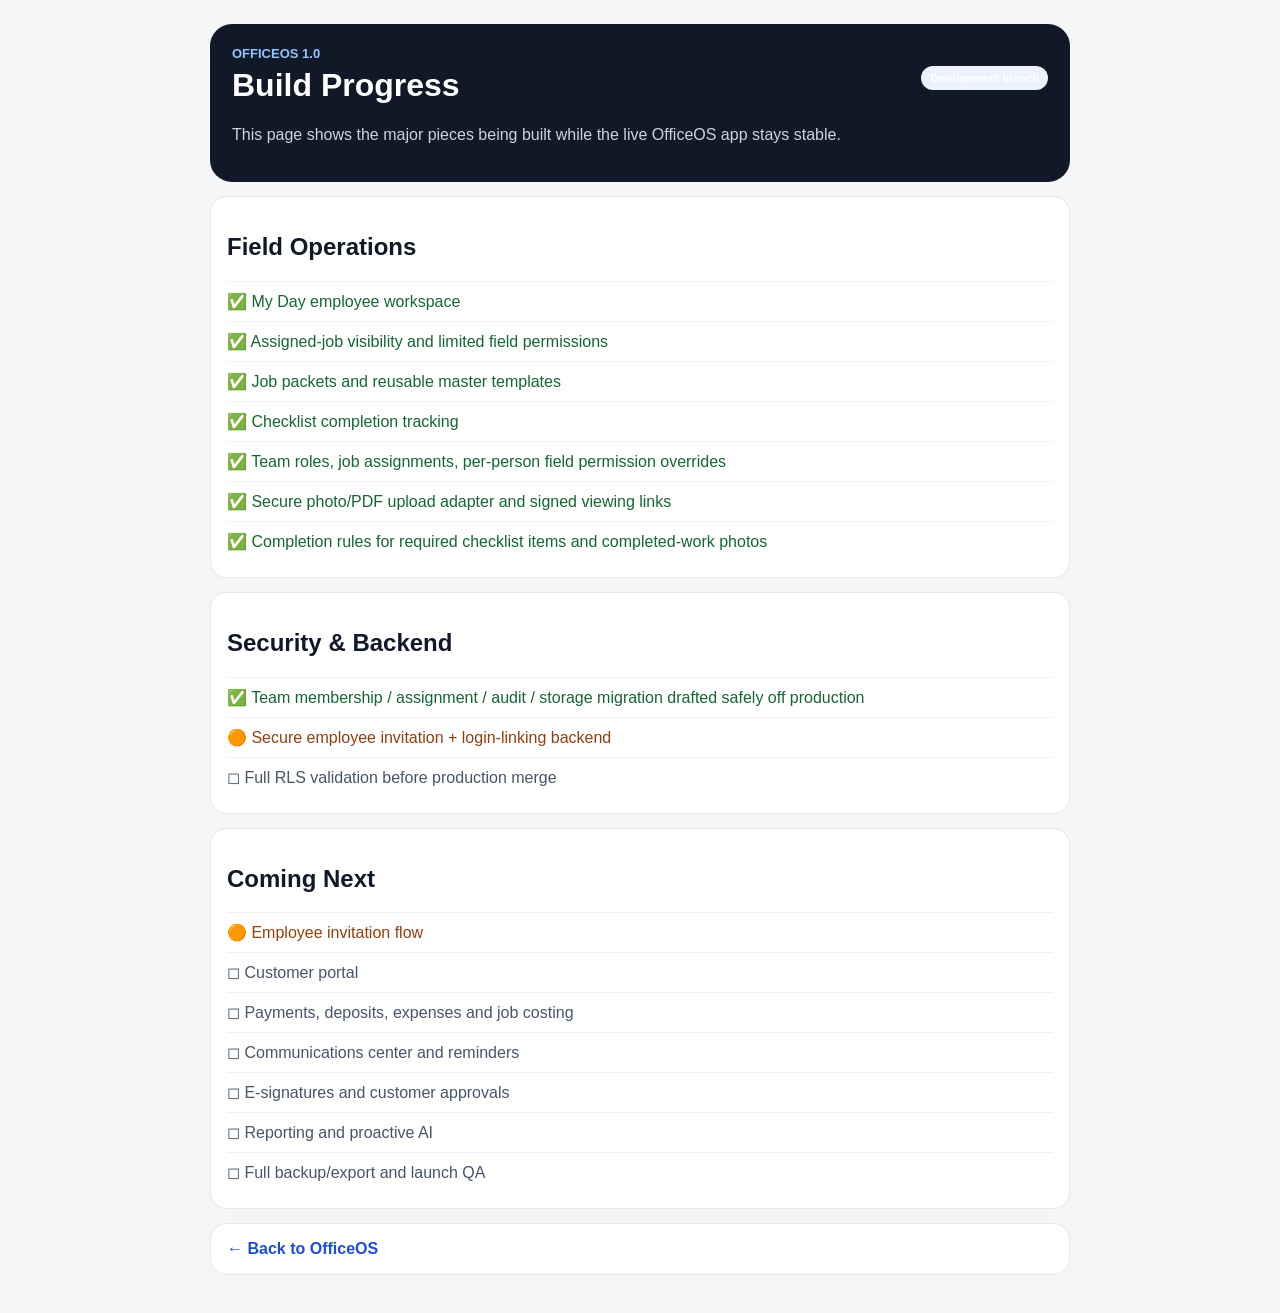
==== build-progress.html @ 8ac332ae "Add live OfficeOS 1.0 build progress page" ====
<!doctype html><html lang="en"><head><meta charset="utf-8"><meta name="viewport" content="width=device-width,initial-scale=1"><meta name="theme-color" content="#111827"><title>OfficeOS 1.0 Build Progress</title><style>body{font-family:-apple-system,BlinkMacSystemFont,"Segoe UI",sans-serif;background:#f4f6f8;color:#111827;margin:0;padding:24px}.wrap{max-width:860px;margin:0 auto}.hero{background:#111827;color:#fff;border-radius:22px;padding:22px}.hero p{color:#cbd5e1}.card{background:#fff;border:1px solid #e5e7eb;border-radius:16px;padding:16px;margin:14px 0}.done{color:#166534}.building{color:#92400e}.planned{color:#475569}.row{display:flex;justify-content:space-between;gap:12px;align-items:center}.pill{font-size:11px;font-weight:800;border-radius:999px;padding:6px 9px;background:#eef2ff}.item{border-top:1px solid #eef2f7;padding:10px 0}.item:first-child{border-top:0}a{color:#1d4ed8;text-decoration:none;font-weight:700}</style></head><body><div class="wrap"><div class="hero"><div class="row"><div><div style="font-size:13px;color:#93c5fd;font-weight:800">OFFICEOS 1.0</div><h1 style="margin:6px 0">Build Progress</h1></div><span class="pill">Development branch</span></div><p>This page shows the major pieces being built while the live OfficeOS app stays stable.</p></div><div class="card"><h2>Field Operations</h2><div class="item done">✅ My Day employee workspace</div><div class="item done">✅ Assigned-job visibility and limited field permissions</div><div class="item done">✅ Job packets and reusable master templates</div><div class="item done">✅ Checklist completion tracking</div><div class="item done">✅ Team roles, job assignments, per-person field permission overrides</div><div class="item done">✅ Secure photo/PDF upload adapter and signed viewing links</div><div class="item done">✅ Completion rules for required checklist items and completed-work photos</div></div><div class="card"><h2>Security & Backend</h2><div class="item done">✅ Team membership / assignment / audit / storage migration drafted safely off production</div><div class="item building">🟠 Secure employee invitation + login-linking backend</div><div class="item planned">◻ Full RLS validation before production merge</div></div><div class="card"><h2>Coming Next</h2><div class="item building">🟠 Employee invitation flow</div><div class="item planned">◻ Customer portal</div><div class="item planned">◻ Payments, deposits, expenses and job costing</div><div class="item planned">◻ Communications center and reminders</div><div class="item planned">◻ E-signatures and customer approvals</div><div class="item planned">◻ Reporting and proactive AI</div><div class="item planned">◻ Full backup/export and launch QA</div></div><div class="card"><a href="/">← Back to OfficeOS</a></div></div></body></html>
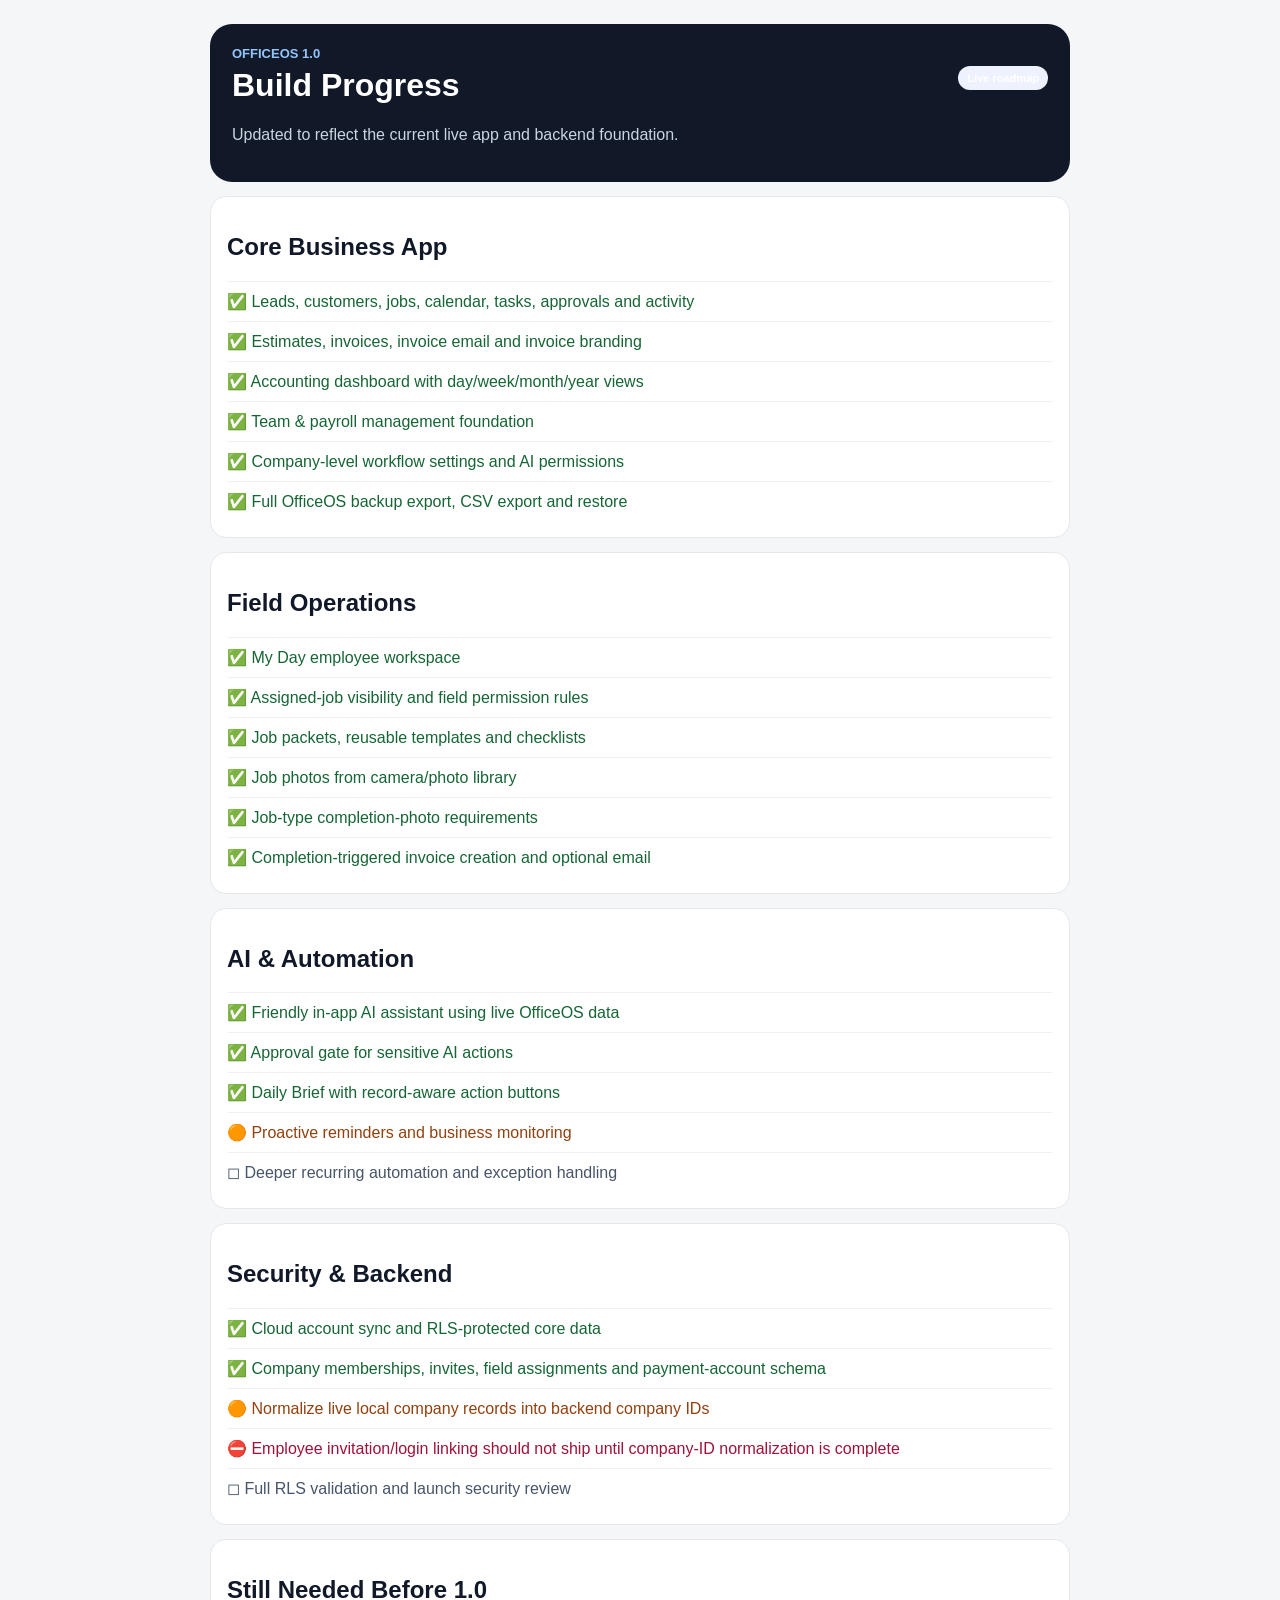
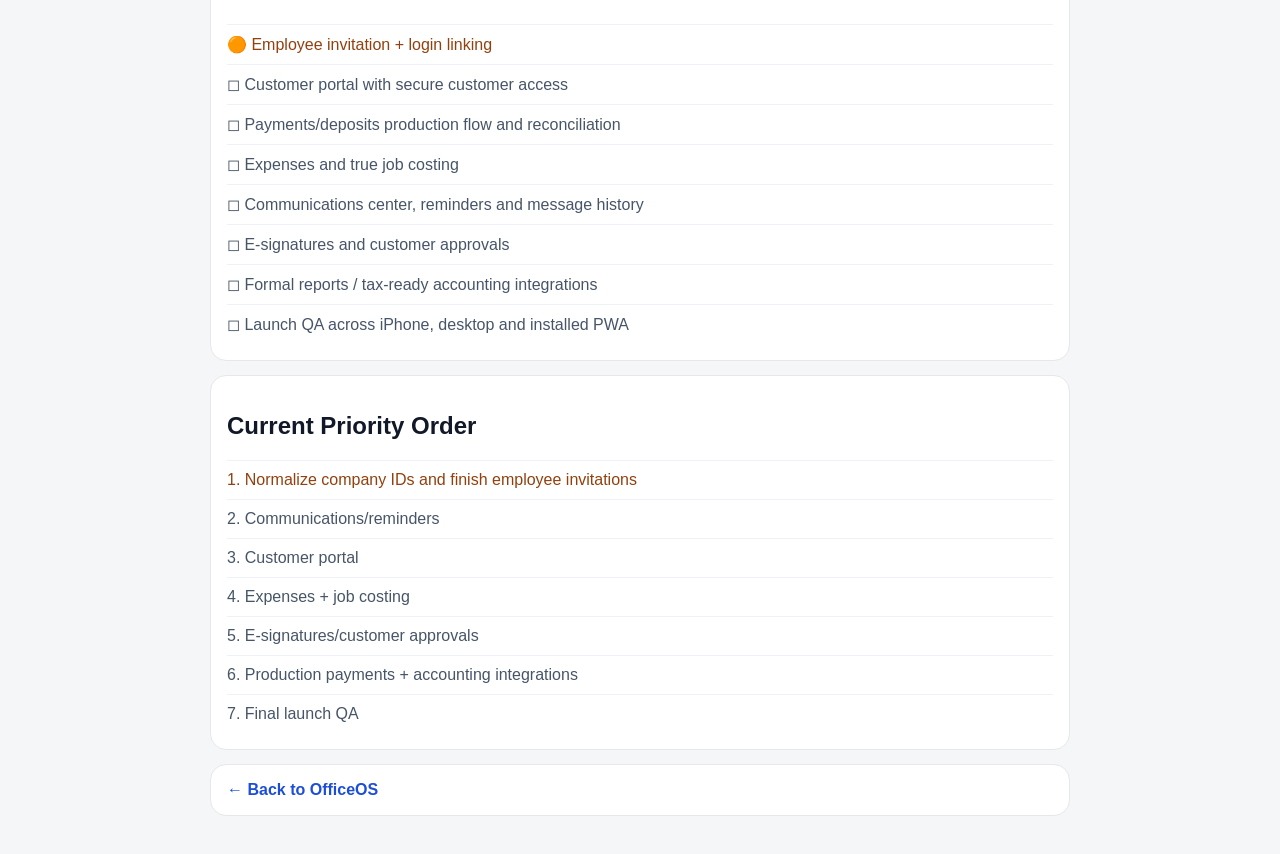
==== commit cb8ab22a: "Refresh OfficeOS 1.0 build progress roadmap" ====
--- a/build-progress.html
+++ b/build-progress.html
@@ -1 +1 @@
-<!doctype html><html lang="en"><head><meta charset="utf-8"><meta name="viewport" content="width=device-width,initial-scale=1"><meta name="theme-color" content="#111827"><title>OfficeOS 1.0 Build Progress</title><style>body{font-family:-apple-system,BlinkMacSystemFont,"Segoe UI",sans-serif;background:#f4f6f8;color:#111827;margin:0;padding:24px}.wrap{max-width:860px;margin:0 auto}.hero{background:#111827;color:#fff;border-radius:22px;padding:22px}.hero p{color:#cbd5e1}.card{background:#fff;border:1px solid #e5e7eb;border-radius:16px;padding:16px;margin:14px 0}.done{color:#166534}.building{color:#92400e}.planned{color:#475569}.row{display:flex;justify-content:space-between;gap:12px;align-items:center}.pill{font-size:11px;font-weight:800;border-radius:999px;padding:6px 9px;background:#eef2ff}.item{border-top:1px solid #eef2f7;padding:10px 0}.item:first-child{border-top:0}a{color:#1d4ed8;text-decoration:none;font-weight:700}</style></head><body><div class="wrap"><div class="hero"><div class="row"><div><div style="font-size:13px;color:#93c5fd;font-weight:800">OFFICEOS 1.0</div><h1 style="margin:6px 0">Build Progress</h1></div><span class="pill">Development branch</span></div><p>This page shows the major pieces being built while the live OfficeOS app stays stable.</p></div><div class="card"><h2>Field Operations</h2><div class="item done">✅ My Day employee workspace</div><div class="item done">✅ Assigned-job visibility and limited field permissions</div><div class="item done">✅ Job packets and reusable master templates</div><div class="item done">✅ Checklist completion tracking</div><div class="item done">✅ Team roles, job assignments, per-person field permission overrides</div><div class="item done">✅ Secure photo/PDF upload adapter and signed viewing links</div><div class="item done">✅ Completion rules for required checklist items and completed-work photos</div></div><div class="card"><h2>Security & Backend</h2><div class="item done">✅ Team membership / assignment / audit / storage migration drafted safely off production</div><div class="item building">🟠 Secure employee invitation + login-linking backend</div><div class="item planned">◻ Full RLS validation before production merge</div></div><div class="card"><h2>Coming Next</h2><div class="item building">🟠 Employee invitation flow</div><div class="item planned">◻ Customer portal</div><div class="item planned">◻ Payments, deposits, expenses and job costing</div><div class="item planned">◻ Communications center and reminders</div><div class="item planned">◻ E-signatures and customer approvals</div><div class="item planned">◻ Reporting and proactive AI</div><div class="item planned">◻ Full backup/export and launch QA</div></div><div class="card"><a href="/">← Back to OfficeOS</a></div></div></body></html>+<!doctype html><html lang="en"><head><meta charset="utf-8"><meta name="viewport" content="width=device-width,initial-scale=1"><meta name="theme-color" content="#111827"><title>OfficeOS 1.0 Build Progress</title><style>body{font-family:-apple-system,BlinkMacSystemFont,"Segoe UI",sans-serif;background:#f4f6f8;color:#111827;margin:0;padding:24px}.wrap{max-width:860px;margin:0 auto}.hero{background:#111827;color:#fff;border-radius:22px;padding:22px}.hero p{color:#cbd5e1}.card{background:#fff;border:1px solid #e5e7eb;border-radius:16px;padding:16px;margin:14px 0}.done{color:#166534}.building{color:#92400e}.planned{color:#475569}.blocked{color:#9f1239}.row{display:flex;justify-content:space-between;gap:12px;align-items:center}.pill{font-size:11px;font-weight:800;border-radius:999px;padding:6px 9px;background:#eef2ff}.item{border-top:1px solid #eef2f7;padding:10px 0}.item:first-child{border-top:0}a{color:#1d4ed8;text-decoration:none;font-weight:700}</style></head><body><div class="wrap"><div class="hero"><div class="row"><div><div style="font-size:13px;color:#93c5fd;font-weight:800">OFFICEOS 1.0</div><h1 style="margin:6px 0">Build Progress</h1></div><span class="pill">Live roadmap</span></div><p>Updated to reflect the current live app and backend foundation.</p></div><div class="card"><h2>Core Business App</h2><div class="item done">✅ Leads, customers, jobs, calendar, tasks, approvals and activity</div><div class="item done">✅ Estimates, invoices, invoice email and invoice branding</div><div class="item done">✅ Accounting dashboard with day/week/month/year views</div><div class="item done">✅ Team & payroll management foundation</div><div class="item done">✅ Company-level workflow settings and AI permissions</div><div class="item done">✅ Full OfficeOS backup export, CSV export and restore</div></div><div class="card"><h2>Field Operations</h2><div class="item done">✅ My Day employee workspace</div><div class="item done">✅ Assigned-job visibility and field permission rules</div><div class="item done">✅ Job packets, reusable templates and checklists</div><div class="item done">✅ Job photos from camera/photo library</div><div class="item done">✅ Job-type completion-photo requirements</div><div class="item done">✅ Completion-triggered invoice creation and optional email</div></div><div class="card"><h2>AI & Automation</h2><div class="item done">✅ Friendly in-app AI assistant using live OfficeOS data</div><div class="item done">✅ Approval gate for sensitive AI actions</div><div class="item done">✅ Daily Brief with record-aware action buttons</div><div class="item building">🟠 Proactive reminders and business monitoring</div><div class="item planned">◻ Deeper recurring automation and exception handling</div></div><div class="card"><h2>Security & Backend</h2><div class="item done">✅ Cloud account sync and RLS-protected core data</div><div class="item done">✅ Company memberships, invites, field assignments and payment-account schema</div><div class="item building">🟠 Normalize live local company records into backend company IDs</div><div class="item blocked">⛔ Employee invitation/login linking should not ship until company-ID normalization is complete</div><div class="item planned">◻ Full RLS validation and launch security review</div></div><div class="card"><h2>Still Needed Before 1.0</h2><div class="item building">🟠 Employee invitation + login linking</div><div class="item planned">◻ Customer portal with secure customer access</div><div class="item planned">◻ Payments/deposits production flow and reconciliation</div><div class="item planned">◻ Expenses and true job costing</div><div class="item planned">◻ Communications center, reminders and message history</div><div class="item planned">◻ E-signatures and customer approvals</div><div class="item planned">◻ Formal reports / tax-ready accounting integrations</div><div class="item planned">◻ Launch QA across iPhone, desktop and installed PWA</div></div><div class="card"><h2>Current Priority Order</h2><div class="item building">1. Normalize company IDs and finish employee invitations</div><div class="item planned">2. Communications/reminders</div><div class="item planned">3. Customer portal</div><div class="item planned">4. Expenses + job costing</div><div class="item planned">5. E-signatures/customer approvals</div><div class="item planned">6. Production payments + accounting integrations</div><div class="item planned">7. Final launch QA</div></div><div class="card"><a href="/">← Back to OfficeOS</a></div></div></body></html>
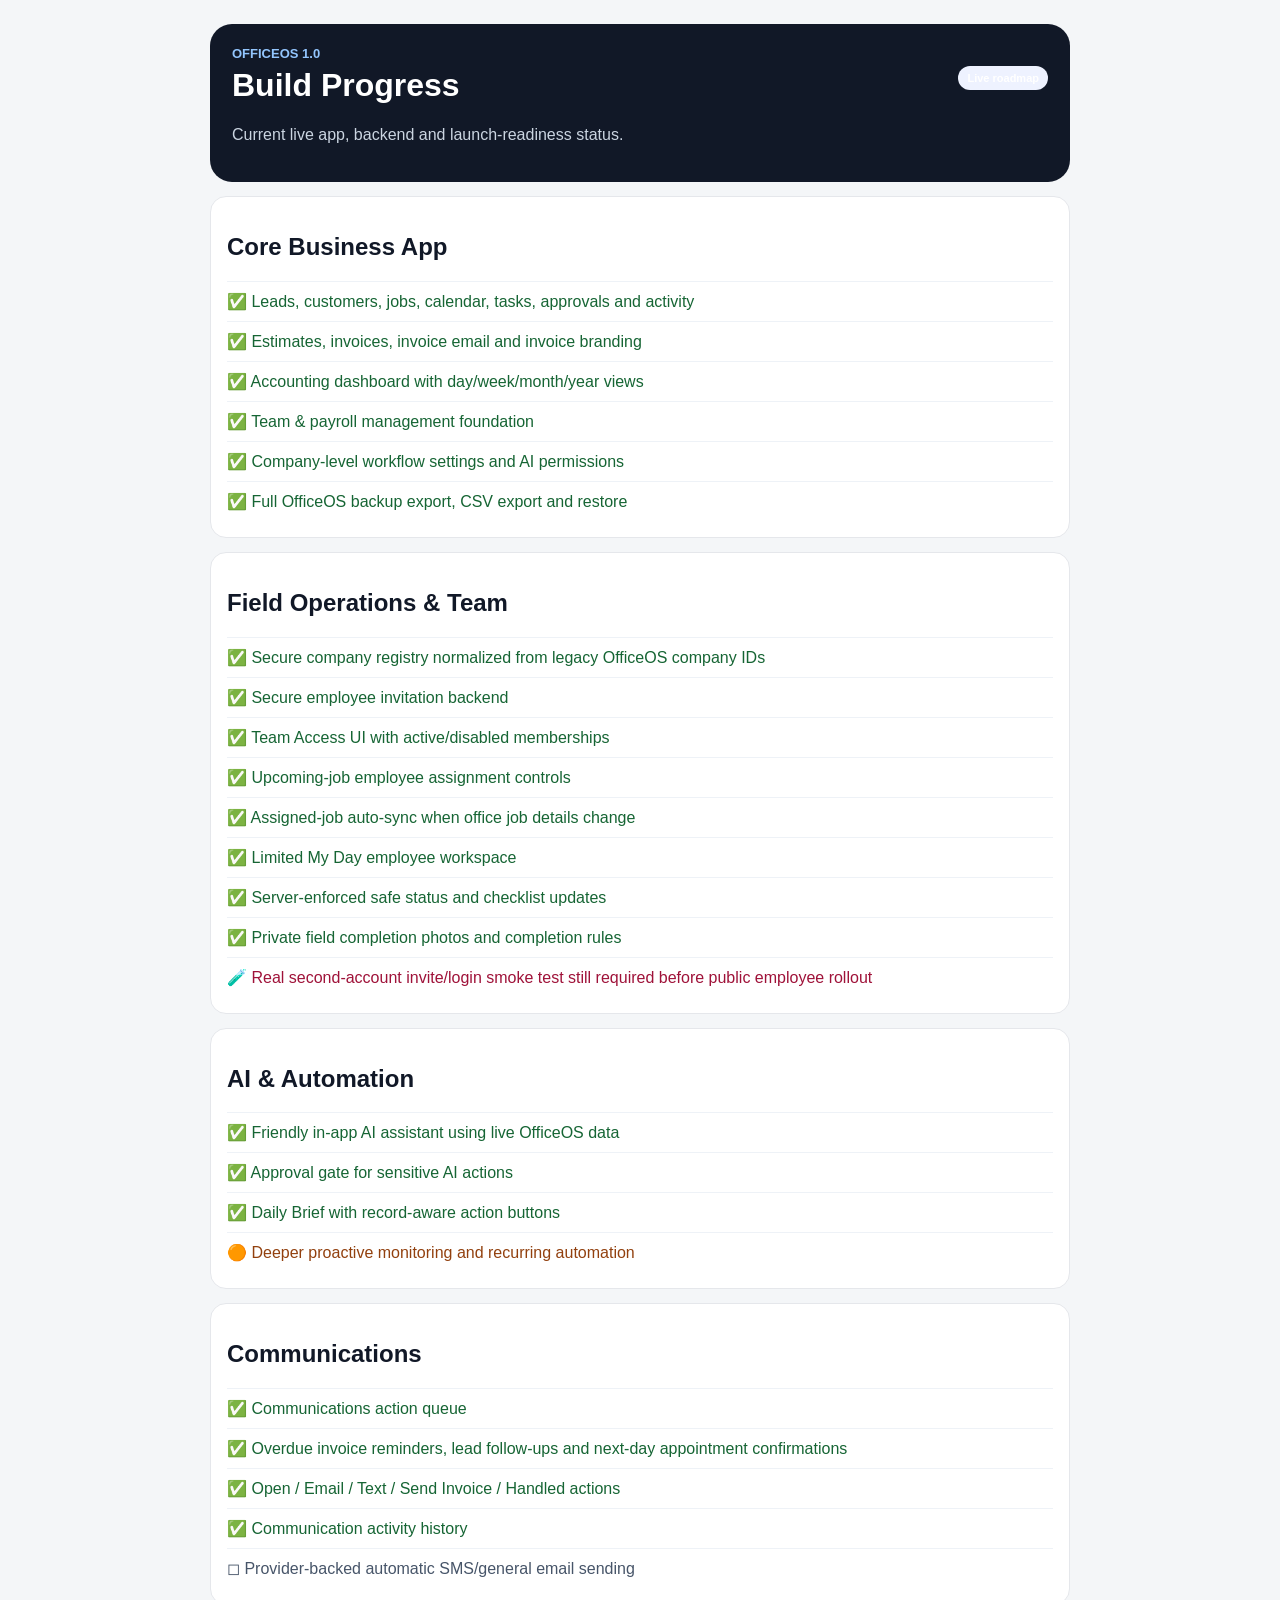
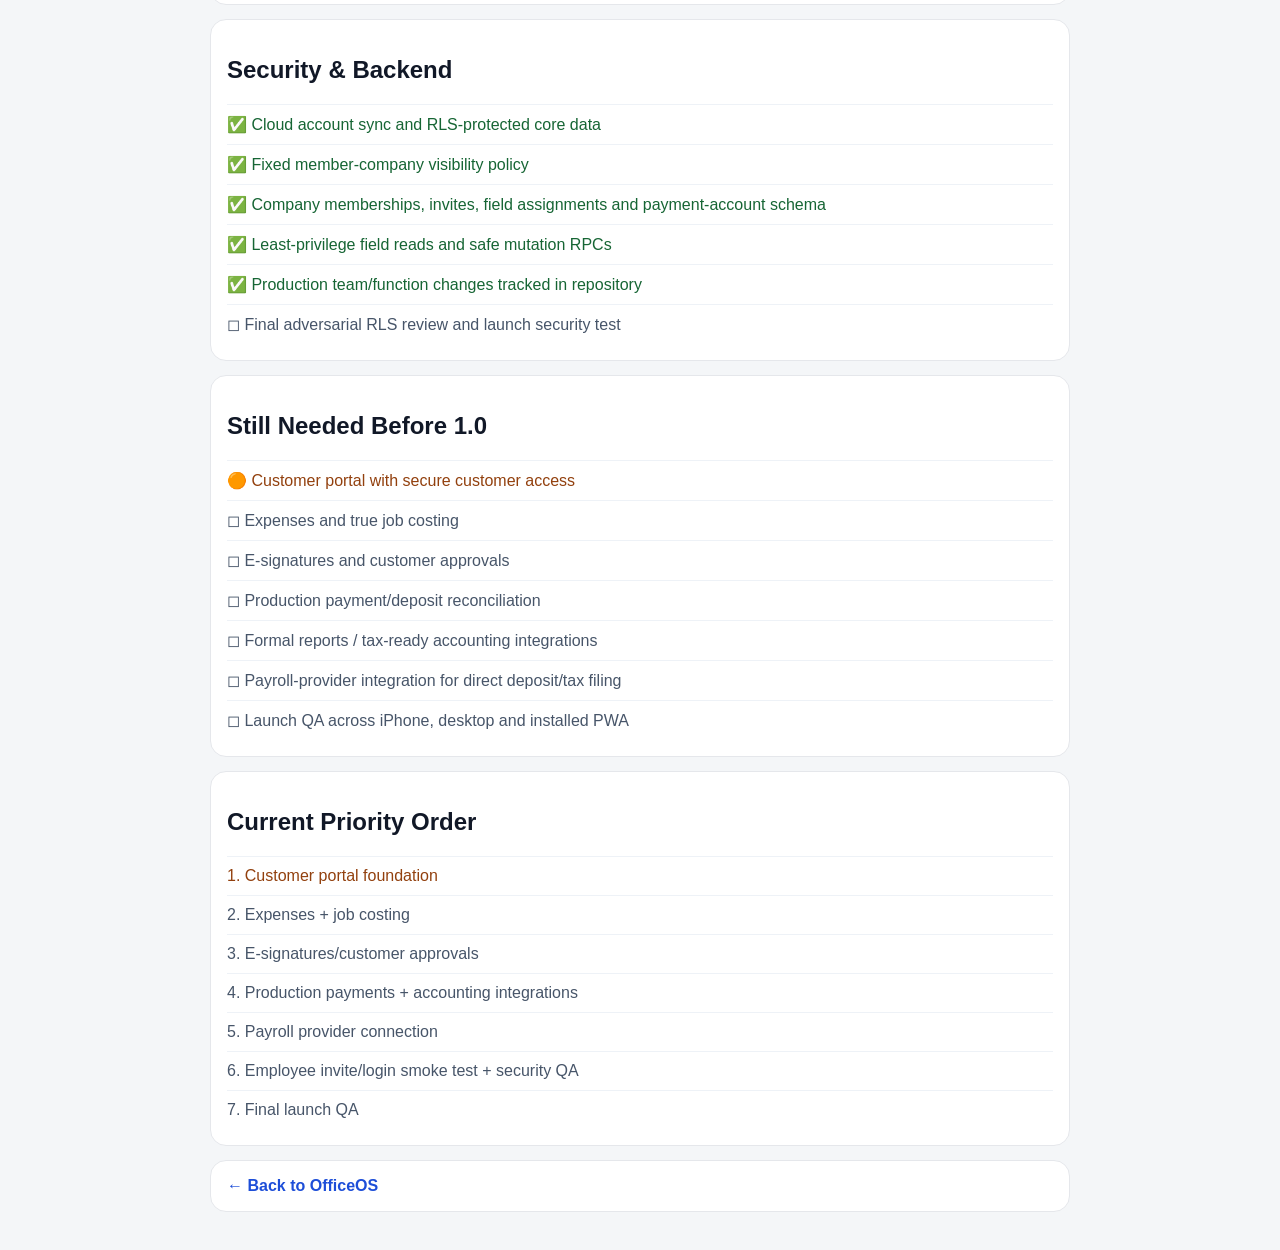
==== commit 7e79238a: "Update roadmap after team access and communications work" ====
--- a/build-progress.html
+++ b/build-progress.html
@@ -1 +1 @@
-<!doctype html><html lang="en"><head><meta charset="utf-8"><meta name="viewport" content="width=device-width,initial-scale=1"><meta name="theme-color" content="#111827"><title>OfficeOS 1.0 Build Progress</title><style>body{font-family:-apple-system,BlinkMacSystemFont,"Segoe UI",sans-serif;background:#f4f6f8;color:#111827;margin:0;padding:24px}.wrap{max-width:860px;margin:0 auto}.hero{background:#111827;color:#fff;border-radius:22px;padding:22px}.hero p{color:#cbd5e1}.card{background:#fff;border:1px solid #e5e7eb;border-radius:16px;padding:16px;margin:14px 0}.done{color:#166534}.building{color:#92400e}.planned{color:#475569}.blocked{color:#9f1239}.row{display:flex;justify-content:space-between;gap:12px;align-items:center}.pill{font-size:11px;font-weight:800;border-radius:999px;padding:6px 9px;background:#eef2ff}.item{border-top:1px solid #eef2f7;padding:10px 0}.item:first-child{border-top:0}a{color:#1d4ed8;text-decoration:none;font-weight:700}</style></head><body><div class="wrap"><div class="hero"><div class="row"><div><div style="font-size:13px;color:#93c5fd;font-weight:800">OFFICEOS 1.0</div><h1 style="margin:6px 0">Build Progress</h1></div><span class="pill">Live roadmap</span></div><p>Updated to reflect the current live app and backend foundation.</p></div><div class="card"><h2>Core Business App</h2><div class="item done">✅ Leads, customers, jobs, calendar, tasks, approvals and activity</div><div class="item done">✅ Estimates, invoices, invoice email and invoice branding</div><div class="item done">✅ Accounting dashboard with day/week/month/year views</div><div class="item done">✅ Team & payroll management foundation</div><div class="item done">✅ Company-level workflow settings and AI permissions</div><div class="item done">✅ Full OfficeOS backup export, CSV export and restore</div></div><div class="card"><h2>Field Operations</h2><div class="item done">✅ My Day employee workspace</div><div class="item done">✅ Assigned-job visibility and field permission rules</div><div class="item done">✅ Job packets, reusable templates and checklists</div><div class="item done">✅ Job photos from camera/photo library</div><div class="item done">✅ Job-type completion-photo requirements</div><div class="item done">✅ Completion-triggered invoice creation and optional email</div></div><div class="card"><h2>AI & Automation</h2><div class="item done">✅ Friendly in-app AI assistant using live OfficeOS data</div><div class="item done">✅ Approval gate for sensitive AI actions</div><div class="item done">✅ Daily Brief with record-aware action buttons</div><div class="item building">🟠 Proactive reminders and business monitoring</div><div class="item planned">◻ Deeper recurring automation and exception handling</div></div><div class="card"><h2>Security & Backend</h2><div class="item done">✅ Cloud account sync and RLS-protected core data</div><div class="item done">✅ Company memberships, invites, field assignments and payment-account schema</div><div class="item building">🟠 Normalize live local company records into backend company IDs</div><div class="item blocked">⛔ Employee invitation/login linking should not ship until company-ID normalization is complete</div><div class="item planned">◻ Full RLS validation and launch security review</div></div><div class="card"><h2>Still Needed Before 1.0</h2><div class="item building">🟠 Employee invitation + login linking</div><div class="item planned">◻ Customer portal with secure customer access</div><div class="item planned">◻ Payments/deposits production flow and reconciliation</div><div class="item planned">◻ Expenses and true job costing</div><div class="item planned">◻ Communications center, reminders and message history</div><div class="item planned">◻ E-signatures and customer approvals</div><div class="item planned">◻ Formal reports / tax-ready accounting integrations</div><div class="item planned">◻ Launch QA across iPhone, desktop and installed PWA</div></div><div class="card"><h2>Current Priority Order</h2><div class="item building">1. Normalize company IDs and finish employee invitations</div><div class="item planned">2. Communications/reminders</div><div class="item planned">3. Customer portal</div><div class="item planned">4. Expenses + job costing</div><div class="item planned">5. E-signatures/customer approvals</div><div class="item planned">6. Production payments + accounting integrations</div><div class="item planned">7. Final launch QA</div></div><div class="card"><a href="/">← Back to OfficeOS</a></div></div></body></html>+<!doctype html><html lang="en"><head><meta charset="utf-8"><meta name="viewport" content="width=device-width,initial-scale=1"><meta name="theme-color" content="#111827"><title>OfficeOS 1.0 Build Progress</title><style>body{font-family:-apple-system,BlinkMacSystemFont,"Segoe UI",sans-serif;background:#f4f6f8;color:#111827;margin:0;padding:24px}.wrap{max-width:860px;margin:0 auto}.hero{background:#111827;color:#fff;border-radius:22px;padding:22px}.hero p{color:#cbd5e1}.card{background:#fff;border:1px solid #e5e7eb;border-radius:16px;padding:16px;margin:14px 0}.done{color:#166534}.building{color:#92400e}.planned{color:#475569}.test{color:#9f1239}.row{display:flex;justify-content:space-between;gap:12px;align-items:center}.pill{font-size:11px;font-weight:800;border-radius:999px;padding:6px 9px;background:#eef2ff}.item{border-top:1px solid #eef2f7;padding:10px 0}.item:first-child{border-top:0}a{color:#1d4ed8;text-decoration:none;font-weight:700}</style></head><body><div class="wrap"><div class="hero"><div class="row"><div><div style="font-size:13px;color:#93c5fd;font-weight:800">OFFICEOS 1.0</div><h1 style="margin:6px 0">Build Progress</h1></div><span class="pill">Live roadmap</span></div><p>Current live app, backend and launch-readiness status.</p></div><div class="card"><h2>Core Business App</h2><div class="item done">✅ Leads, customers, jobs, calendar, tasks, approvals and activity</div><div class="item done">✅ Estimates, invoices, invoice email and invoice branding</div><div class="item done">✅ Accounting dashboard with day/week/month/year views</div><div class="item done">✅ Team & payroll management foundation</div><div class="item done">✅ Company-level workflow settings and AI permissions</div><div class="item done">✅ Full OfficeOS backup export, CSV export and restore</div></div><div class="card"><h2>Field Operations & Team</h2><div class="item done">✅ Secure company registry normalized from legacy OfficeOS company IDs</div><div class="item done">✅ Secure employee invitation backend</div><div class="item done">✅ Team Access UI with active/disabled memberships</div><div class="item done">✅ Upcoming-job employee assignment controls</div><div class="item done">✅ Assigned-job auto-sync when office job details change</div><div class="item done">✅ Limited My Day employee workspace</div><div class="item done">✅ Server-enforced safe status and checklist updates</div><div class="item done">✅ Private field completion photos and completion rules</div><div class="item test">🧪 Real second-account invite/login smoke test still required before public employee rollout</div></div><div class="card"><h2>AI & Automation</h2><div class="item done">✅ Friendly in-app AI assistant using live OfficeOS data</div><div class="item done">✅ Approval gate for sensitive AI actions</div><div class="item done">✅ Daily Brief with record-aware action buttons</div><div class="item building">🟠 Deeper proactive monitoring and recurring automation</div></div><div class="card"><h2>Communications</h2><div class="item done">✅ Communications action queue</div><div class="item done">✅ Overdue invoice reminders, lead follow-ups and next-day appointment confirmations</div><div class="item done">✅ Open / Email / Text / Send Invoice / Handled actions</div><div class="item done">✅ Communication activity history</div><div class="item planned">◻ Provider-backed automatic SMS/general email sending</div></div><div class="card"><h2>Security & Backend</h2><div class="item done">✅ Cloud account sync and RLS-protected core data</div><div class="item done">✅ Fixed member-company visibility policy</div><div class="item done">✅ Company memberships, invites, field assignments and payment-account schema</div><div class="item done">✅ Least-privilege field reads and safe mutation RPCs</div><div class="item done">✅ Production team/function changes tracked in repository</div><div class="item planned">◻ Final adversarial RLS review and launch security test</div></div><div class="card"><h2>Still Needed Before 1.0</h2><div class="item building">🟠 Customer portal with secure customer access</div><div class="item planned">◻ Expenses and true job costing</div><div class="item planned">◻ E-signatures and customer approvals</div><div class="item planned">◻ Production payment/deposit reconciliation</div><div class="item planned">◻ Formal reports / tax-ready accounting integrations</div><div class="item planned">◻ Payroll-provider integration for direct deposit/tax filing</div><div class="item planned">◻ Launch QA across iPhone, desktop and installed PWA</div></div><div class="card"><h2>Current Priority Order</h2><div class="item building">1. Customer portal foundation</div><div class="item planned">2. Expenses + job costing</div><div class="item planned">3. E-signatures/customer approvals</div><div class="item planned">4. Production payments + accounting integrations</div><div class="item planned">5. Payroll provider connection</div><div class="item planned">6. Employee invite/login smoke test + security QA</div><div class="item planned">7. Final launch QA</div></div><div class="card"><a href="/">← Back to OfficeOS</a></div></div></body></html>
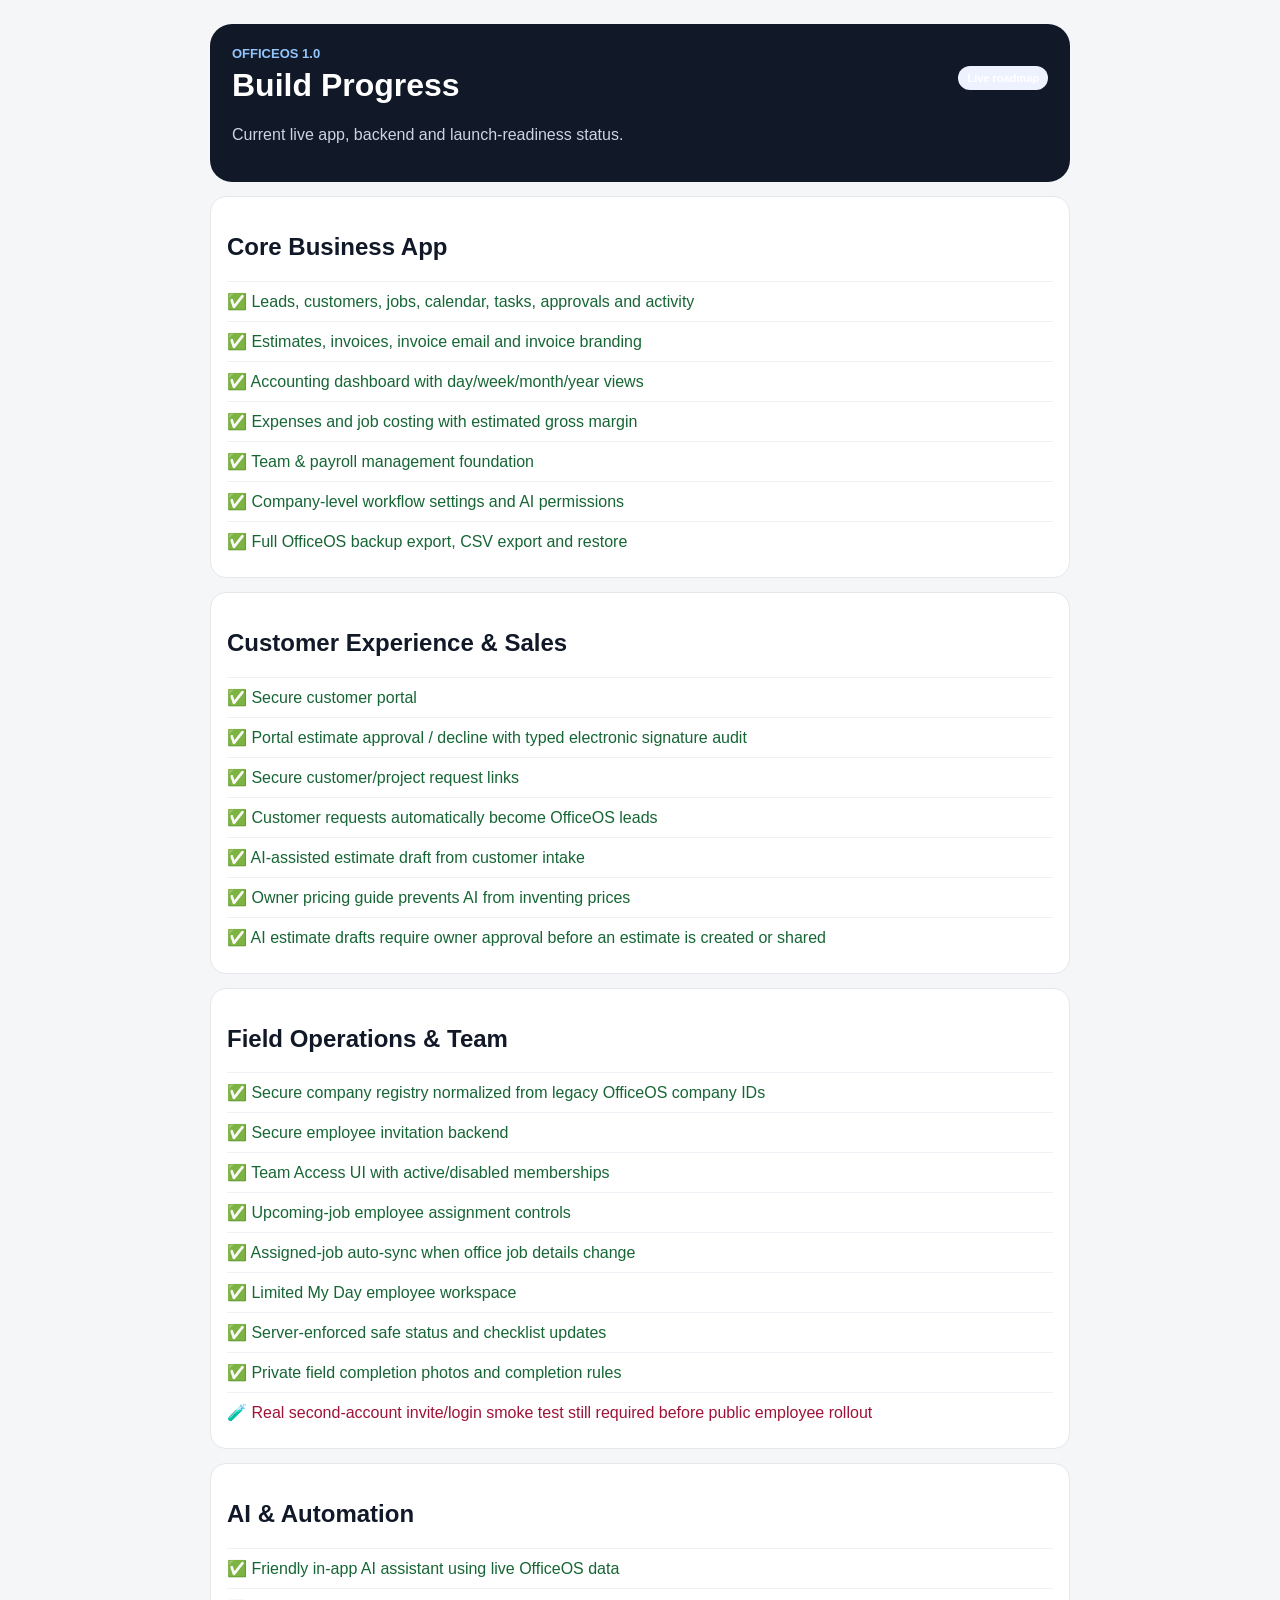
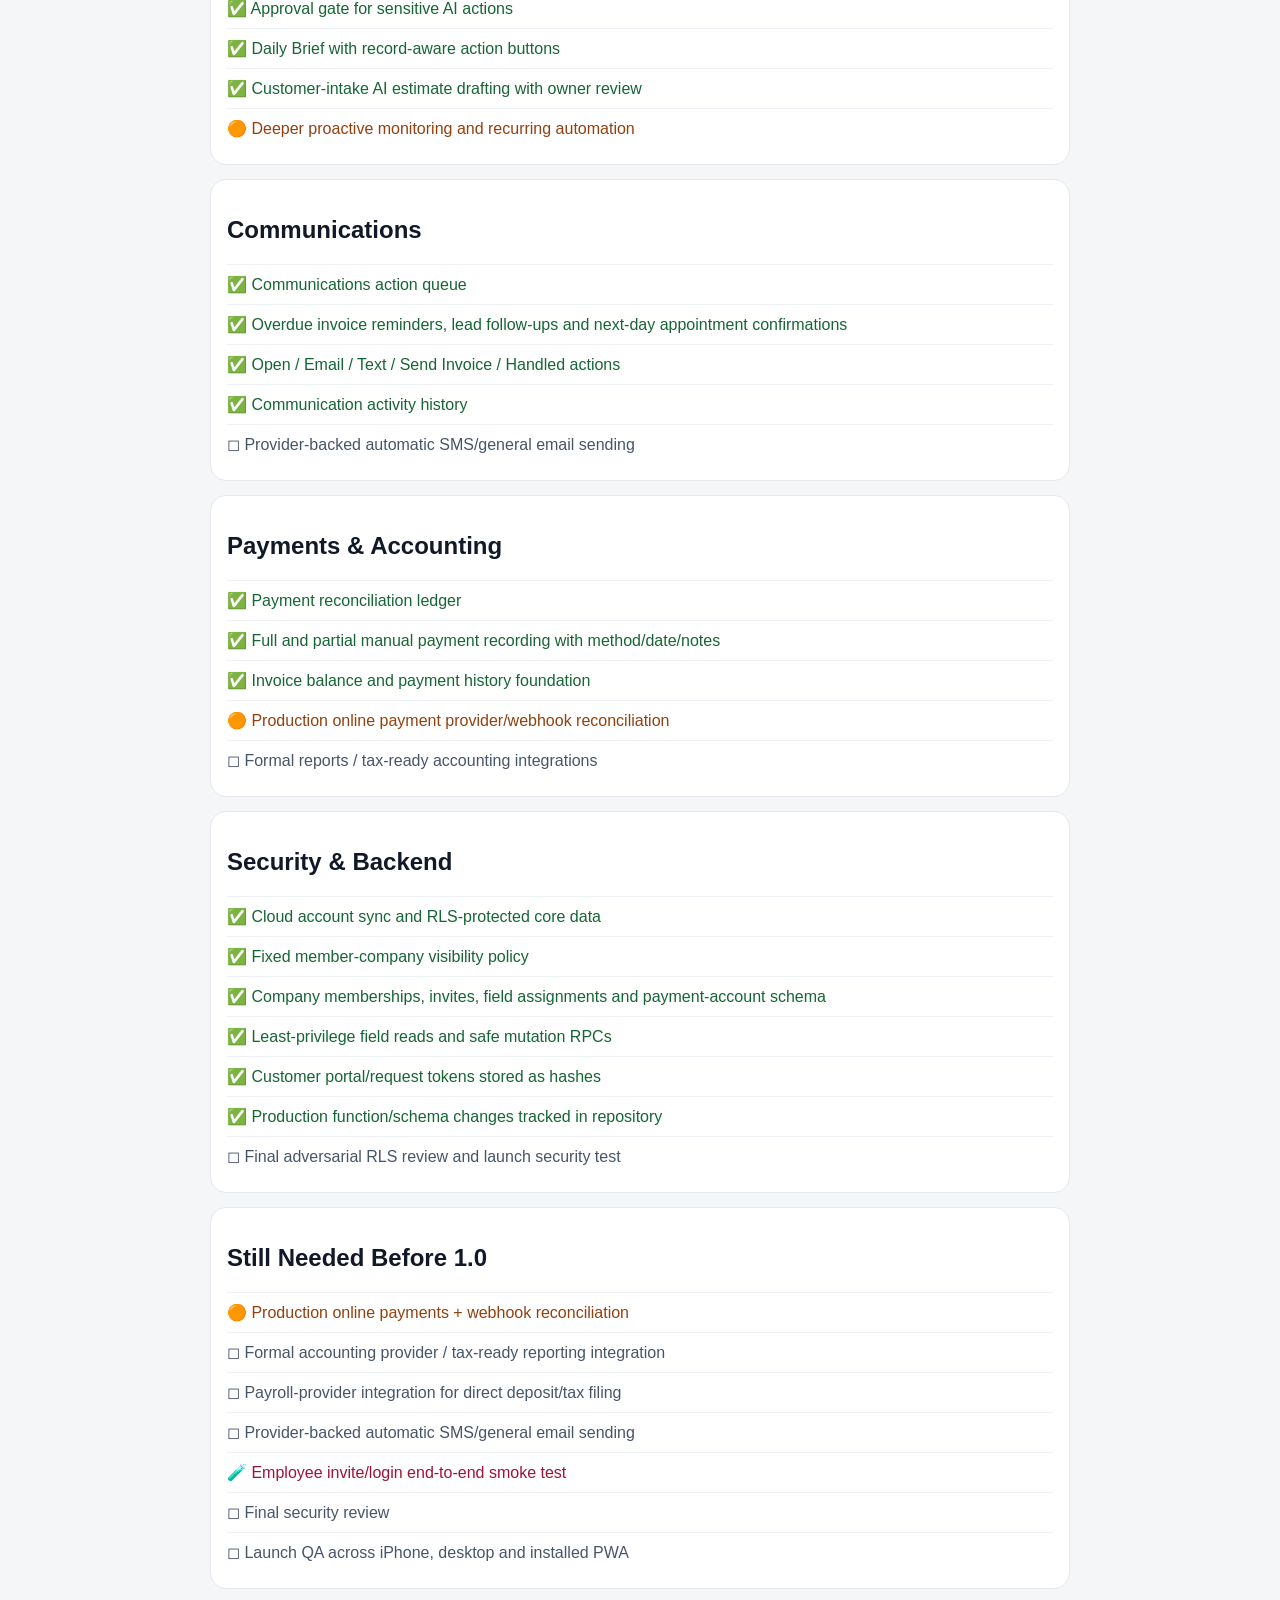
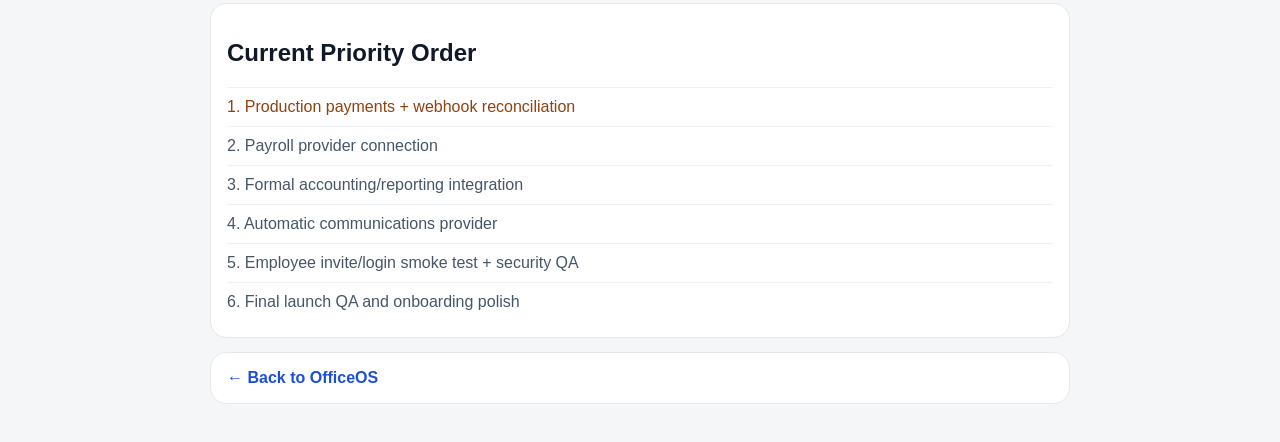
==== commit bd3d8c4a: "Update roadmap with customer intake and estimate automation" ====
--- a/build-progress.html
+++ b/build-progress.html
@@ -1 +1 @@
-<!doctype html><html lang="en"><head><meta charset="utf-8"><meta name="viewport" content="width=device-width,initial-scale=1"><meta name="theme-color" content="#111827"><title>OfficeOS 1.0 Build Progress</title><style>body{font-family:-apple-system,BlinkMacSystemFont,"Segoe UI",sans-serif;background:#f4f6f8;color:#111827;margin:0;padding:24px}.wrap{max-width:860px;margin:0 auto}.hero{background:#111827;color:#fff;border-radius:22px;padding:22px}.hero p{color:#cbd5e1}.card{background:#fff;border:1px solid #e5e7eb;border-radius:16px;padding:16px;margin:14px 0}.done{color:#166534}.building{color:#92400e}.planned{color:#475569}.test{color:#9f1239}.row{display:flex;justify-content:space-between;gap:12px;align-items:center}.pill{font-size:11px;font-weight:800;border-radius:999px;padding:6px 9px;background:#eef2ff}.item{border-top:1px solid #eef2f7;padding:10px 0}.item:first-child{border-top:0}a{color:#1d4ed8;text-decoration:none;font-weight:700}</style></head><body><div class="wrap"><div class="hero"><div class="row"><div><div style="font-size:13px;color:#93c5fd;font-weight:800">OFFICEOS 1.0</div><h1 style="margin:6px 0">Build Progress</h1></div><span class="pill">Live roadmap</span></div><p>Current live app, backend and launch-readiness status.</p></div><div class="card"><h2>Core Business App</h2><div class="item done">✅ Leads, customers, jobs, calendar, tasks, approvals and activity</div><div class="item done">✅ Estimates, invoices, invoice email and invoice branding</div><div class="item done">✅ Accounting dashboard with day/week/month/year views</div><div class="item done">✅ Team & payroll management foundation</div><div class="item done">✅ Company-level workflow settings and AI permissions</div><div class="item done">✅ Full OfficeOS backup export, CSV export and restore</div></div><div class="card"><h2>Field Operations & Team</h2><div class="item done">✅ Secure company registry normalized from legacy OfficeOS company IDs</div><div class="item done">✅ Secure employee invitation backend</div><div class="item done">✅ Team Access UI with active/disabled memberships</div><div class="item done">✅ Upcoming-job employee assignment controls</div><div class="item done">✅ Assigned-job auto-sync when office job details change</div><div class="item done">✅ Limited My Day employee workspace</div><div class="item done">✅ Server-enforced safe status and checklist updates</div><div class="item done">✅ Private field completion photos and completion rules</div><div class="item test">🧪 Real second-account invite/login smoke test still required before public employee rollout</div></div><div class="card"><h2>AI & Automation</h2><div class="item done">✅ Friendly in-app AI assistant using live OfficeOS data</div><div class="item done">✅ Approval gate for sensitive AI actions</div><div class="item done">✅ Daily Brief with record-aware action buttons</div><div class="item building">🟠 Deeper proactive monitoring and recurring automation</div></div><div class="card"><h2>Communications</h2><div class="item done">✅ Communications action queue</div><div class="item done">✅ Overdue invoice reminders, lead follow-ups and next-day appointment confirmations</div><div class="item done">✅ Open / Email / Text / Send Invoice / Handled actions</div><div class="item done">✅ Communication activity history</div><div class="item planned">◻ Provider-backed automatic SMS/general email sending</div></div><div class="card"><h2>Security & Backend</h2><div class="item done">✅ Cloud account sync and RLS-protected core data</div><div class="item done">✅ Fixed member-company visibility policy</div><div class="item done">✅ Company memberships, invites, field assignments and payment-account schema</div><div class="item done">✅ Least-privilege field reads and safe mutation RPCs</div><div class="item done">✅ Production team/function changes tracked in repository</div><div class="item planned">◻ Final adversarial RLS review and launch security test</div></div><div class="card"><h2>Still Needed Before 1.0</h2><div class="item building">🟠 Customer portal with secure customer access</div><div class="item planned">◻ Expenses and true job costing</div><div class="item planned">◻ E-signatures and customer approvals</div><div class="item planned">◻ Production payment/deposit reconciliation</div><div class="item planned">◻ Formal reports / tax-ready accounting integrations</div><div class="item planned">◻ Payroll-provider integration for direct deposit/tax filing</div><div class="item planned">◻ Launch QA across iPhone, desktop and installed PWA</div></div><div class="card"><h2>Current Priority Order</h2><div class="item building">1. Customer portal foundation</div><div class="item planned">2. Expenses + job costing</div><div class="item planned">3. E-signatures/customer approvals</div><div class="item planned">4. Production payments + accounting integrations</div><div class="item planned">5. Payroll provider connection</div><div class="item planned">6. Employee invite/login smoke test + security QA</div><div class="item planned">7. Final launch QA</div></div><div class="card"><a href="/">← Back to OfficeOS</a></div></div></body></html>+<!doctype html><html lang="en"><head><meta charset="utf-8"><meta name="viewport" content="width=device-width,initial-scale=1"><meta name="theme-color" content="#111827"><title>OfficeOS 1.0 Build Progress</title><style>body{font-family:-apple-system,BlinkMacSystemFont,"Segoe UI",sans-serif;background:#f4f6f8;color:#111827;margin:0;padding:24px}.wrap{max-width:860px;margin:0 auto}.hero{background:#111827;color:#fff;border-radius:22px;padding:22px}.hero p{color:#cbd5e1}.card{background:#fff;border:1px solid #e5e7eb;border-radius:16px;padding:16px;margin:14px 0}.done{color:#166534}.building{color:#92400e}.planned{color:#475569}.test{color:#9f1239}.row{display:flex;justify-content:space-between;gap:12px;align-items:center}.pill{font-size:11px;font-weight:800;border-radius:999px;padding:6px 9px;background:#eef2ff}.item{border-top:1px solid #eef2f7;padding:10px 0}.item:first-child{border-top:0}a{color:#1d4ed8;text-decoration:none;font-weight:700}</style></head><body><div class="wrap"><div class="hero"><div class="row"><div><div style="font-size:13px;color:#93c5fd;font-weight:800">OFFICEOS 1.0</div><h1 style="margin:6px 0">Build Progress</h1></div><span class="pill">Live roadmap</span></div><p>Current live app, backend and launch-readiness status.</p></div><div class="card"><h2>Core Business App</h2><div class="item done">✅ Leads, customers, jobs, calendar, tasks, approvals and activity</div><div class="item done">✅ Estimates, invoices, invoice email and invoice branding</div><div class="item done">✅ Accounting dashboard with day/week/month/year views</div><div class="item done">✅ Expenses and job costing with estimated gross margin</div><div class="item done">✅ Team & payroll management foundation</div><div class="item done">✅ Company-level workflow settings and AI permissions</div><div class="item done">✅ Full OfficeOS backup export, CSV export and restore</div></div><div class="card"><h2>Customer Experience & Sales</h2><div class="item done">✅ Secure customer portal</div><div class="item done">✅ Portal estimate approval / decline with typed electronic signature audit</div><div class="item done">✅ Secure customer/project request links</div><div class="item done">✅ Customer requests automatically become OfficeOS leads</div><div class="item done">✅ AI-assisted estimate draft from customer intake</div><div class="item done">✅ Owner pricing guide prevents AI from inventing prices</div><div class="item done">✅ AI estimate drafts require owner approval before an estimate is created or shared</div></div><div class="card"><h2>Field Operations & Team</h2><div class="item done">✅ Secure company registry normalized from legacy OfficeOS company IDs</div><div class="item done">✅ Secure employee invitation backend</div><div class="item done">✅ Team Access UI with active/disabled memberships</div><div class="item done">✅ Upcoming-job employee assignment controls</div><div class="item done">✅ Assigned-job auto-sync when office job details change</div><div class="item done">✅ Limited My Day employee workspace</div><div class="item done">✅ Server-enforced safe status and checklist updates</div><div class="item done">✅ Private field completion photos and completion rules</div><div class="item test">🧪 Real second-account invite/login smoke test still required before public employee rollout</div></div><div class="card"><h2>AI & Automation</h2><div class="item done">✅ Friendly in-app AI assistant using live OfficeOS data</div><div class="item done">✅ Approval gate for sensitive AI actions</div><div class="item done">✅ Daily Brief with record-aware action buttons</div><div class="item done">✅ Customer-intake AI estimate drafting with owner review</div><div class="item building">🟠 Deeper proactive monitoring and recurring automation</div></div><div class="card"><h2>Communications</h2><div class="item done">✅ Communications action queue</div><div class="item done">✅ Overdue invoice reminders, lead follow-ups and next-day appointment confirmations</div><div class="item done">✅ Open / Email / Text / Send Invoice / Handled actions</div><div class="item done">✅ Communication activity history</div><div class="item planned">◻ Provider-backed automatic SMS/general email sending</div></div><div class="card"><h2>Payments & Accounting</h2><div class="item done">✅ Payment reconciliation ledger</div><div class="item done">✅ Full and partial manual payment recording with method/date/notes</div><div class="item done">✅ Invoice balance and payment history foundation</div><div class="item building">🟠 Production online payment provider/webhook reconciliation</div><div class="item planned">◻ Formal reports / tax-ready accounting integrations</div></div><div class="card"><h2>Security & Backend</h2><div class="item done">✅ Cloud account sync and RLS-protected core data</div><div class="item done">✅ Fixed member-company visibility policy</div><div class="item done">✅ Company memberships, invites, field assignments and payment-account schema</div><div class="item done">✅ Least-privilege field reads and safe mutation RPCs</div><div class="item done">✅ Customer portal/request tokens stored as hashes</div><div class="item done">✅ Production function/schema changes tracked in repository</div><div class="item planned">◻ Final adversarial RLS review and launch security test</div></div><div class="card"><h2>Still Needed Before 1.0</h2><div class="item building">🟠 Production online payments + webhook reconciliation</div><div class="item planned">◻ Formal accounting provider / tax-ready reporting integration</div><div class="item planned">◻ Payroll-provider integration for direct deposit/tax filing</div><div class="item planned">◻ Provider-backed automatic SMS/general email sending</div><div class="item test">🧪 Employee invite/login end-to-end smoke test</div><div class="item planned">◻ Final security review</div><div class="item planned">◻ Launch QA across iPhone, desktop and installed PWA</div></div><div class="card"><h2>Current Priority Order</h2><div class="item building">1. Production payments + webhook reconciliation</div><div class="item planned">2. Payroll provider connection</div><div class="item planned">3. Formal accounting/reporting integration</div><div class="item planned">4. Automatic communications provider</div><div class="item planned">5. Employee invite/login smoke test + security QA</div><div class="item planned">6. Final launch QA and onboarding polish</div></div><div class="card"><a href="/">← Back to OfficeOS</a></div></div></body></html>
